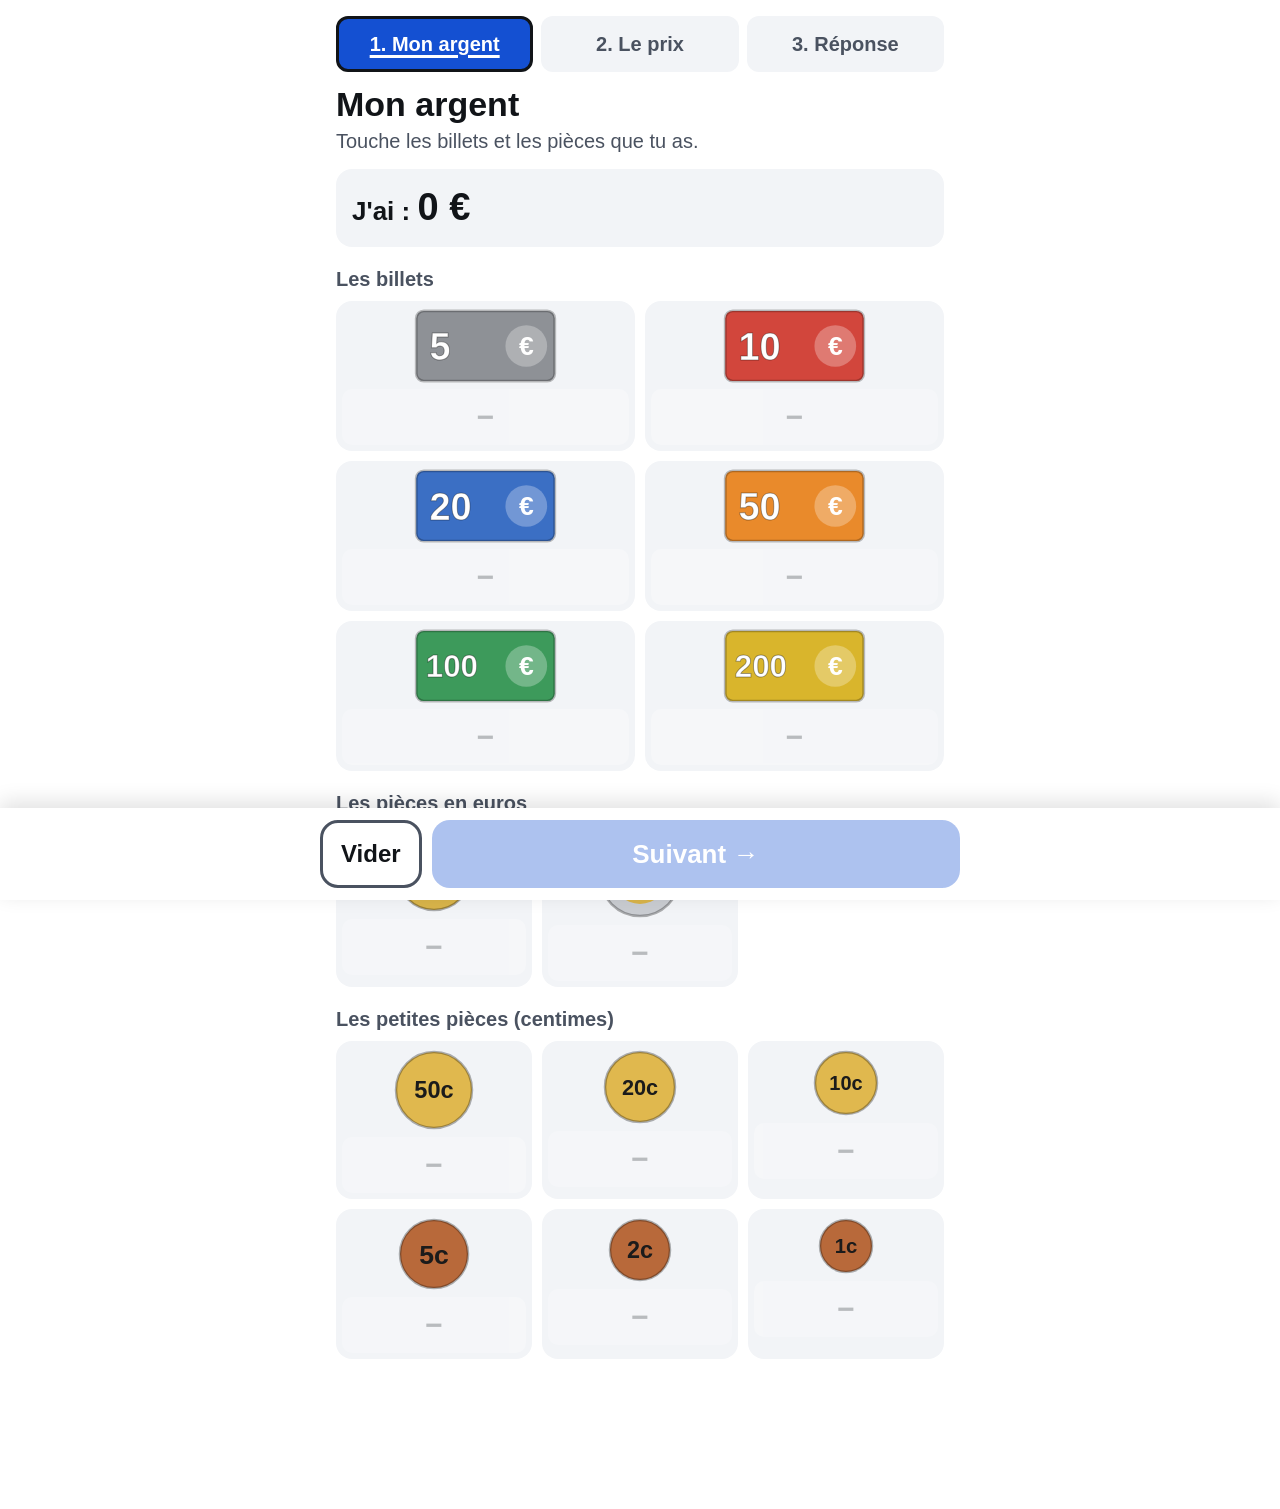
==== index.html @ f84ea89a "ajout des 3 écrans, du style css, ainsi que de l'interface de l'app" ====
<!DOCTYPE html>
<html lang="fr">
<head>
<meta charset="utf-8">
<meta name="viewport" content="width=device-width, initial-scale=1, viewport-fit=cover">
<!-- Sécurité : la page ne peut charger que ses propres fichiers. Aucun appel vers internet. -->
<meta http-equiv="Content-Security-Policy" content="default-src 'self'; img-src 'self' data:; object-src 'none'; base-uri 'self'; form-action 'none'">
<meta name="color-scheme" content="light dark">
<meta name="description" content="Savoir si j'ai assez d'argent pour payer, et quels billets et pièces donner.">
<title>J'ai assez d'argent ?</title>
<link rel="stylesheet" href="css/style.css">
</head>
<body>
<main>
  <ol class="steps" aria-label="Étapes">
    <li id="s1">1. Mon argent</li>
    <li id="s2">2. Le prix</li>
    <li id="s3">3. Réponse</li>
  </ol>

  <!-- Écran 1 : Mon argent -->
  <section id="v1" aria-labelledby="t1">
    <h1 id="t1" tabindex="-1">Mon argent</h1>
    <p class="help">Touche les billets et les pièces que tu as.</p>
    <p class="total" aria-live="polite">J'ai : <b id="tot">0 €</b></p>
    <h2 class="sec">Les billets</h2>
    <div class="grid notes" id="gN"></div>
    <h2 class="sec">Les pièces en euros</h2>
    <div class="grid" id="gE"></div>
    <h2 class="sec">Les petites pièces (centimes)</h2>
    <div class="grid" id="gC"></div>
  </section>

  <!-- Écran 2 : Le prix -->
  <section id="v2" class="hide" aria-labelledby="t2">
    <h1 id="t2" tabindex="-1">Le prix</h1>
    <p class="help">Écris le prix.</p>
    <p class="price" id="pr" aria-live="polite" aria-atomic="true">0 <small>€</small></p>
    <div class="pad" id="pad"></div>
  </section>

  <!-- Écran 3 : Réponse -->
  <section id="v3" class="hide" aria-label="Réponse"><div id="res"></div></section>
</main>

<nav class="bar" aria-label="Boutons"><div class="in" id="bar"></div></nav>

<script src="js/monnaie.js"></script>
<script src="js/app.js"></script>
</body>
</html>
---- css/style.css ----
/*
 * Style de l'application (repris de docs/prototype.html).
 * VOICE : calme, direct, une seule chose à la fois (FALC)
 * COULEURS : blanc, encre sombre, bleu pour agir ; vert = oui, rouge = non
 *            (toujours avec un mot et un symbole, jamais la couleur seule)
 * TEXTE : Atkinson Hyperlegible, 20 px minimum
 * TOUCHER : zones de 56 px minimum
 */

/* ---- Couleurs : thème clair ---- */
:root {
  color-scheme: light dark;
  --bg: #ffffff;
  --card: #f2f4f7;
  --ink: #111418;
  --soft: #4a5260;
  --act: #1450d2;
  --actInk: #ffffff;
  --yes: #0f7a32;
  --yesBg: #e3f6e9;
  --no: #b3122a;
  --noBg: #fde6e9;
  --shadow: rgba(0, 0, 0, .12);
}

/* ---- Couleurs : thème sombre (suit le réglage du téléphone) ---- */
@media (prefers-color-scheme: dark) {
  :root {
    --bg: #121417;
    --card: #1e2228;
    --ink: #f3f5f7;
    --soft: #c3cad5;
    --act: #8fb0ff;      /* bleu clair + texte foncé : bien plus contrasté que du blanc sur bleu */
    --actInk: #0b1020;
    --yes: #5fd987;
    --yesBg: #12301d;
    --no: #ff8a9a;
    --noBg: #3a1419;
    --shadow: rgba(0, 0, 0, .5);
  }
}

* { box-sizing: border-box; min-width: 0; }

html { -webkit-text-size-adjust: 100%; }

body {
  margin: 0;
  background: var(--bg);
  color: var(--ink);
  font: 20px/1.4 "Atkinson Hyperlegible", Verdana, Tahoma, "Segoe UI", Roboto, sans-serif;
  overflow-x: clip;
  -webkit-tap-highlight-color: transparent;
}

main {
  max-width: 640px;
  margin: 0 auto;
  padding: calc(16px + env(safe-area-inset-top)) 16px 150px;
}

button { font-family: inherit; }

button:focus-visible,
[tabindex]:focus-visible {
  outline: 4px solid var(--act);
  outline-offset: 3px;
}

/* Le titre reçoit le focus à chaque écran (pour les lecteurs d'écran) : pas de cadre. */
h1[tabindex]:focus,
h1[tabindex]:focus-visible { outline: none; }

/* ---- Indicateur d'étapes ---- */
.steps {
  display: flex;
  gap: 8px;
  margin: 0 0 14px;
  padding: 0;
  list-style: none;
}
.steps li {
  flex: 1;
  display: flex;
  align-items: center;
  justify-content: center;
  text-align: center;
  min-height: 56px;
  padding: 6px 4px;
  border-radius: 12px;
  border: 3px solid transparent;
  background: var(--card);
  color: var(--soft);
  font-size: 20px;
  line-height: 1.15;
  font-weight: 700;
}
/* Étape en cours : couleur ET bordure épaisse + soulignement (pas seulement la couleur) */
.steps li.on {
  background: var(--act);
  color: var(--actInk);
  border-color: var(--ink);
  text-decoration: underline;
  text-decoration-thickness: 3px;
  text-underline-offset: 4px;
}

h1 { font-size: 34px; line-height: 1.1; margin: 6px 0 4px; }

p.help { margin: 0 0 14px; color: var(--soft); }

/* ---- Écran 1 : Mon argent ---- */
.total {
  font-size: 26px;
  font-weight: 700;
  margin: 10px 0 14px;
  padding: 12px 16px;
  border-radius: 16px;
  background: var(--card);
}
.total b { font-size: 38px; white-space: nowrap; }

.sec {
  font-size: 20px;
  font-weight: 700;
  color: var(--soft);
  margin: 18px 0 8px;
}

.grid { display: grid; grid-template-columns: repeat(3, minmax(0, 1fr)); gap: 10px; }
.grid.notes { grid-template-columns: repeat(2, minmax(0, 1fr)); margin-bottom: 10px; }

.cell {
  position: relative;
  background: var(--card);
  border-radius: 16px;
  padding: 8px 6px 6px;
  display: flex;
  flex-direction: column;
  align-items: center;
  gap: 6px;
}
.cell .add {
  display: block;
  width: 100%;
  min-height: 56px;
  margin: 0;
  padding: 0;
  border: 0;
  border-radius: 12px;
  background: transparent;
  color: inherit;
  text-align: center;
  cursor: pointer;
}
.cell .add:active svg { transform: scale(.94); }
.cell svg { display: block; margin: 0 auto; max-width: 100%; height: auto; }

.badge {
  position: absolute;
  top: 4px;
  right: 6px;
  min-width: 44px;
  height: 44px;
  padding: 0 8px;
  border-radius: 22px;
  border: 2px solid var(--bg);
  background: var(--act);
  color: var(--actInk);
  font-weight: 700;
  font-size: 22px;
  display: none;
  align-items: center;
  justify-content: center;
  pointer-events: none;
}
.badge.show { display: flex; }

.minus {
  width: 100%;
  height: 56px;
  border: 0;
  border-radius: 10px;
  background: var(--bg);
  color: var(--ink);
  font-weight: 700;
  font-size: 30px;
  line-height: 1;
  cursor: pointer;
}
.minus:disabled { opacity: .25; cursor: default; }

/* ---- Barre du bas (gros boutons) ---- */
.bar {
  position: fixed;
  left: 0;
  right: 0;
  bottom: 0;
  padding: 12px 16px calc(12px + env(safe-area-inset-bottom));
  background: var(--bg);
  box-shadow: 0 -6px 20px var(--shadow);
}
.bar .in { max-width: 640px; margin: 0 auto; display: flex; gap: 10px; }

.big {
  flex: 1;
  min-height: 68px;
  border: 0;
  border-radius: 18px;
  background: var(--act);
  color: var(--actInk);
  font-weight: 700;
  font-size: 26px;
  line-height: 1.1;
  cursor: pointer;
}
.big:disabled { opacity: .35; cursor: default; }

.ghost {
  min-height: 68px;
  min-width: 68px;
  padding: 0 18px;
  border: 3px solid var(--soft);
  border-radius: 18px;
  background: transparent;
  color: var(--ink);
  font-weight: 700;
  font-size: 24px;
  line-height: 1;
  cursor: pointer;
}
.ghost.arrow { font-size: 36px; padding: 0 14px; }

/* ---- Écran 2 : Le prix ---- */
.price {
  font-size: clamp(40px, 13vw, 56px);
  font-weight: 700;
  text-align: center;
  padding: 18px 10px;
  border-radius: 20px;
  background: var(--card);
  margin: 6px 0 14px;
  white-space: nowrap;
  letter-spacing: .02em;
}
.price small { font-size: .55em; color: var(--soft); }

.pad { display: grid; grid-template-columns: repeat(3, minmax(0, 1fr)); gap: 10px; }
.pad button {
  height: 72px;
  border: 0;
  border-radius: 16px;
  background: var(--card);
  color: var(--ink);
  font-weight: 700;
  font-size: 34px;
  line-height: 1;
  cursor: pointer;
}
.pad button:active { background: var(--act); color: var(--actInk); }

/* ---- Écran 3 : Réponse ---- */
.answer {
  border-radius: 24px;
  padding: 22px 18px;
  text-align: center;
  margin: 6px 0 16px;
  border: 4px solid currentColor;
}
.answer.yes { background: var(--yesBg); color: var(--yes); }
.answer.no { background: var(--noBg); color: var(--no); }
.answer .sign { font-size: 84px; line-height: 1; font-weight: 700; }
.answer h1 { font-size: 48px; margin: 6px 0; }
.answer p { margin: 4px 0; font-size: 24px; color: var(--ink); }
.answer p b { white-space: nowrap; font-size: 32px; }

.give {
  display: flex;
  flex-wrap: wrap;
  gap: 10px;
  justify-content: center;
  align-items: center;
  padding: 14px;
  background: var(--card);
  border-radius: 18px;
}

.back-money { margin-top: 14px; font-size: 24px; color: var(--ink); }
.back-money b { white-space: nowrap; font-size: 32px; }

.say {
  margin: 14px auto 0;
  display: block;
  min-height: 56px;
  padding: 0 22px;
  border-radius: 14px;
  border: 3px solid currentColor;
  background: transparent;
  color: inherit;
  font-weight: 700;
  font-size: 22px;
  line-height: 1;
  cursor: pointer;
}

.hide { display: none; }

@media (prefers-reduced-motion: no-preference) {
  .answer { animation: pop .35s ease-out; }
  @keyframes pop { from { transform: scale(.92); opacity: 0; } to { transform: none; opacity: 1; } }
}
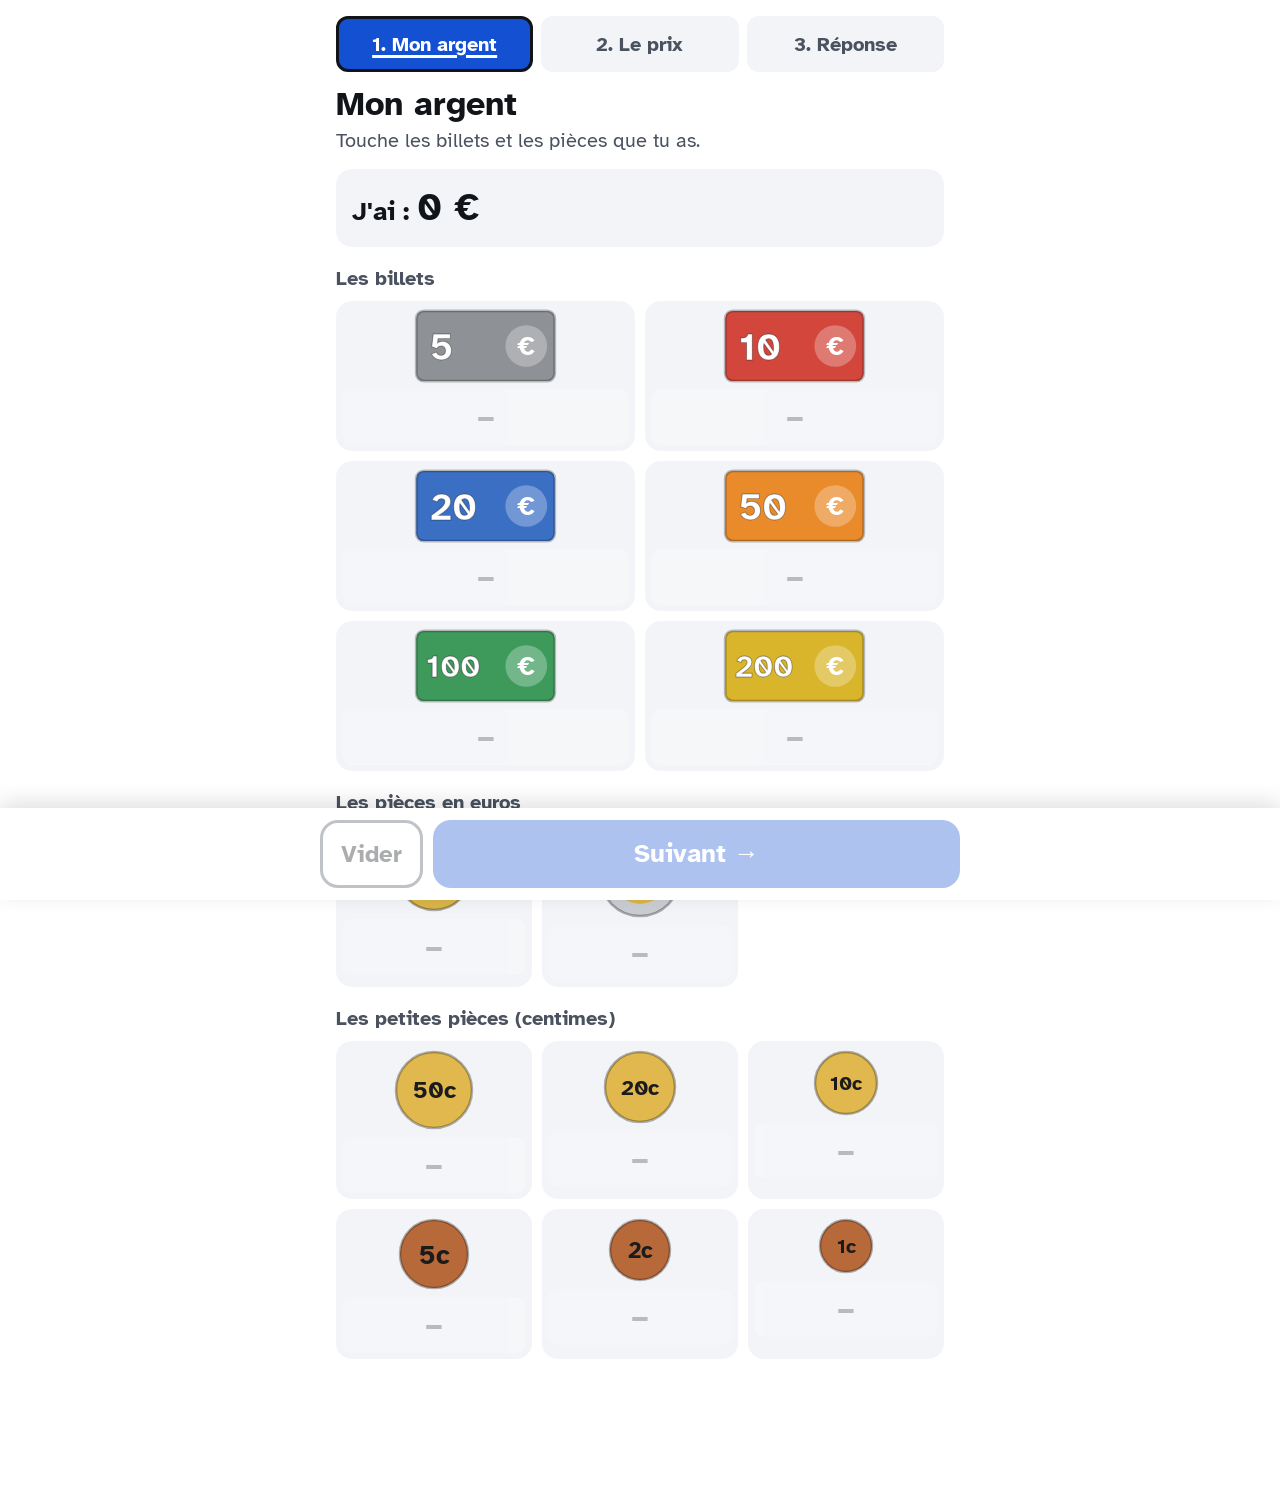
==== commit bcb20671: "ajout du manifest, service worker, des icones, et de la police." ====
--- a/index.html
+++ b/index.html
@@ -7,7 +7,16 @@
 <meta http-equiv="Content-Security-Policy" content="default-src 'self'; img-src 'self' data:; object-src 'none'; base-uri 'self'; form-action 'none'">
 <meta name="color-scheme" content="light dark">
 <meta name="description" content="Savoir si j'ai assez d'argent pour payer, et quels billets et pièces donner.">
+<meta name="theme-color" content="#ffffff" media="(prefers-color-scheme: light)">
+<meta name="theme-color" content="#121417" media="(prefers-color-scheme: dark)">
+<meta name="mobile-web-app-capable" content="yes">
 <title>J'ai assez d'argent ?</title>
+<link rel="manifest" href="manifest.webmanifest">
+<link rel="icon" href="icons/icon.svg" type="image/svg+xml">
+<link rel="icon" href="icons/icon-192.png" type="image/png" sizes="192x192">
+<link rel="apple-touch-icon" href="icons/icon-192.png">
+<link rel="preload" href="fonts/AtkinsonHyperlegible-Regular.woff2" as="font" type="font/woff2" crossorigin>
+<link rel="preload" href="fonts/AtkinsonHyperlegible-Bold.woff2" as="font" type="font/woff2" crossorigin>
 <link rel="stylesheet" href="css/style.css">
 </head>
 <body>
--- a/css/style.css
+++ b/css/style.css
@@ -6,6 +6,22 @@
  * TEXTE : Atkinson Hyperlegible, 20 px minimum
  * TOUCHER : zones de 56 px minimum
  */
+
+/* ---- Police stockée dans l'appli (pas de téléchargement sur internet) ---- */
+@font-face {
+  font-family: "Atkinson Hyperlegible";
+  src: url("../fonts/AtkinsonHyperlegible-Regular.woff2") format("woff2");
+  font-weight: 400;
+  font-style: normal;
+  font-display: swap;
+}
+@font-face {
+  font-family: "Atkinson Hyperlegible";
+  src: url("../fonts/AtkinsonHyperlegible-Bold.woff2") format("woff2");
+  font-weight: 700;
+  font-style: normal;
+  font-display: swap;
+}
 
 /* ---- Couleurs : thème clair ---- */
 :root {
@@ -230,6 +246,18 @@
   cursor: pointer;
 }
 .ghost.arrow { font-size: 36px; padding: 0 14px; }
+.ghost:disabled { opacity: .35; cursor: default; }
+
+/* Question « Tu veux tout enlever ? » au-dessus des boutons Oui / Non */
+.bar .in.ask { flex-wrap: wrap; }
+.bar .question {
+  flex: 0 0 100%;
+  margin: 0 0 4px;
+  text-align: center;
+  font-size: 26px;
+  font-weight: 700;
+}
+.bar .in.ask .ghost { flex: 1; }
 
 /* ---- Écran 2 : Le prix ---- */
 .price {
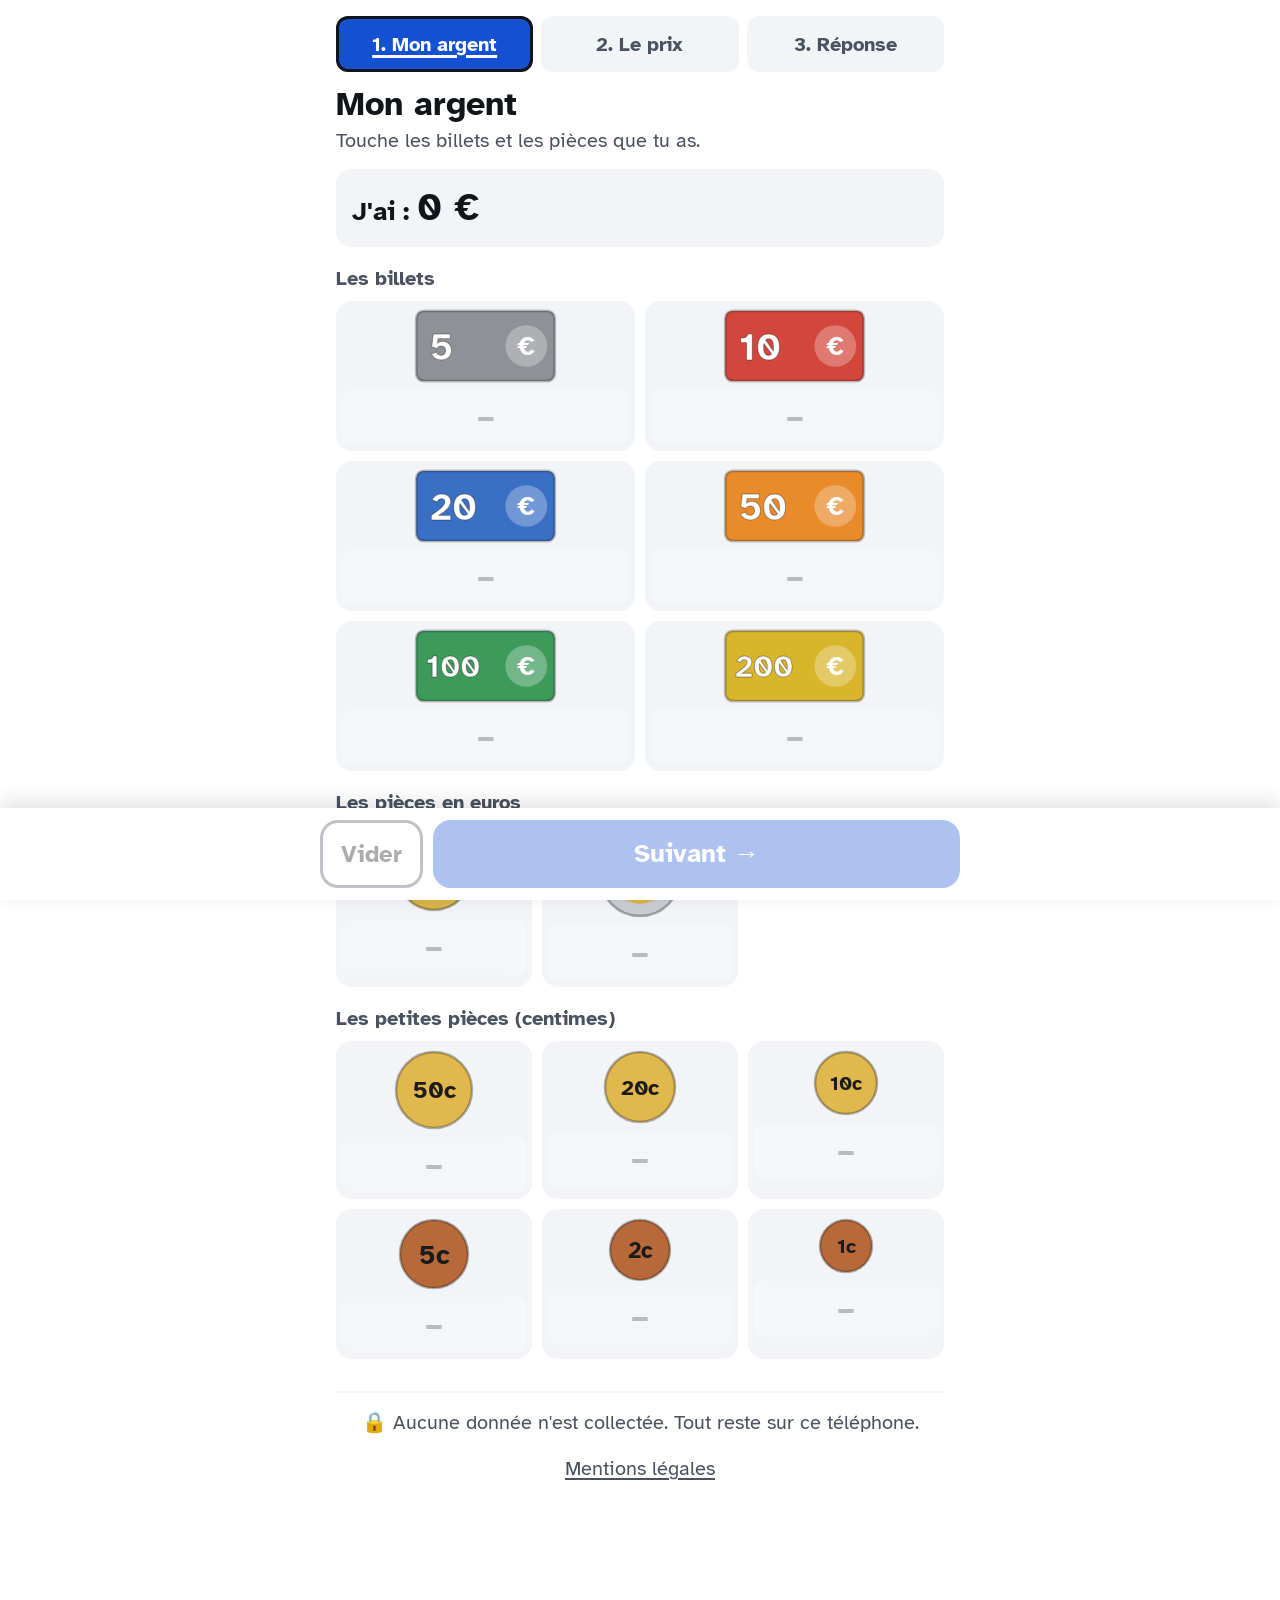
==== commit 79e1e434: "finalisation de l'app : documentation et derniers tests" ====
--- a/index.html
+++ b/index.html
@@ -3,8 +3,8 @@
 <head>
 <meta charset="utf-8">
 <meta name="viewport" content="width=device-width, initial-scale=1, viewport-fit=cover">
-<!-- Sécurité : la page ne peut charger que ses propres fichiers. Aucun appel vers internet. -->
-<meta http-equiv="Content-Security-Policy" content="default-src 'self'; img-src 'self' data:; object-src 'none'; base-uri 'self'; form-action 'none'">
+<!-- Sécurité : la page ne peut charger que ses propres fichiers. Aucun chargement externe, aucun appel vers internet. -->
+<meta http-equiv="Content-Security-Policy" content="default-src 'self'; object-src 'none'; base-uri 'self'; form-action 'none'">
 <meta name="color-scheme" content="light dark">
 <meta name="description" content="Savoir si j'ai assez d'argent pour payer, et quels billets et pièces donner.">
 <meta name="theme-color" content="#ffffff" media="(prefers-color-scheme: light)">
@@ -38,6 +38,11 @@
     <div class="grid" id="gE"></div>
     <h2 class="sec">Les petites pièces (centimes)</h2>
     <div class="grid" id="gC"></div>
+
+    <footer class="foot">
+      <p>🔒 Aucune donnée n'est collectée. Tout reste sur ce téléphone.</p>
+      <p><a href="mentions-legales.html">Mentions légales</a></p>
+    </footer>
   </section>
 
   <!-- Écran 2 : Le prix -->
--- a/css/style.css
+++ b/css/style.css
@@ -331,6 +331,37 @@
   cursor: pointer;
 }
 
+/* ---- Pied de page discret (écran 1) et page des mentions légales ---- */
+.foot {
+  margin-top: 32px;
+  padding-top: 16px;
+  border-top: 2px solid var(--card);
+  color: var(--soft);
+  text-align: center;
+}
+.foot p { margin: 0 0 4px; }
+a { color: var(--ink); text-decoration-thickness: 2px; text-underline-offset: 3px; }
+a:focus-visible { outline: 4px solid var(--act); outline-offset: 3px; border-radius: 4px; }
+.foot a {
+  display: inline-flex;
+  align-items: center;
+  min-height: 56px;
+  padding: 0 12px;
+  color: var(--soft);
+}
+
+.legal h2 { font-size: 26px; margin: 24px 0 6px; }
+.legal p, .legal address { margin: 0 0 10px; font-style: normal; }
+.legal .todo { font-weight: 700; color: var(--no); }
+.legal .retour {
+  display: inline-flex;
+  align-items: center;
+  min-height: 56px;
+  margin-bottom: 8px;
+  font-weight: 700;
+  font-size: 24px;
+}
+
 .hide { display: none; }
 
 @media (prefers-reduced-motion: no-preference) {
